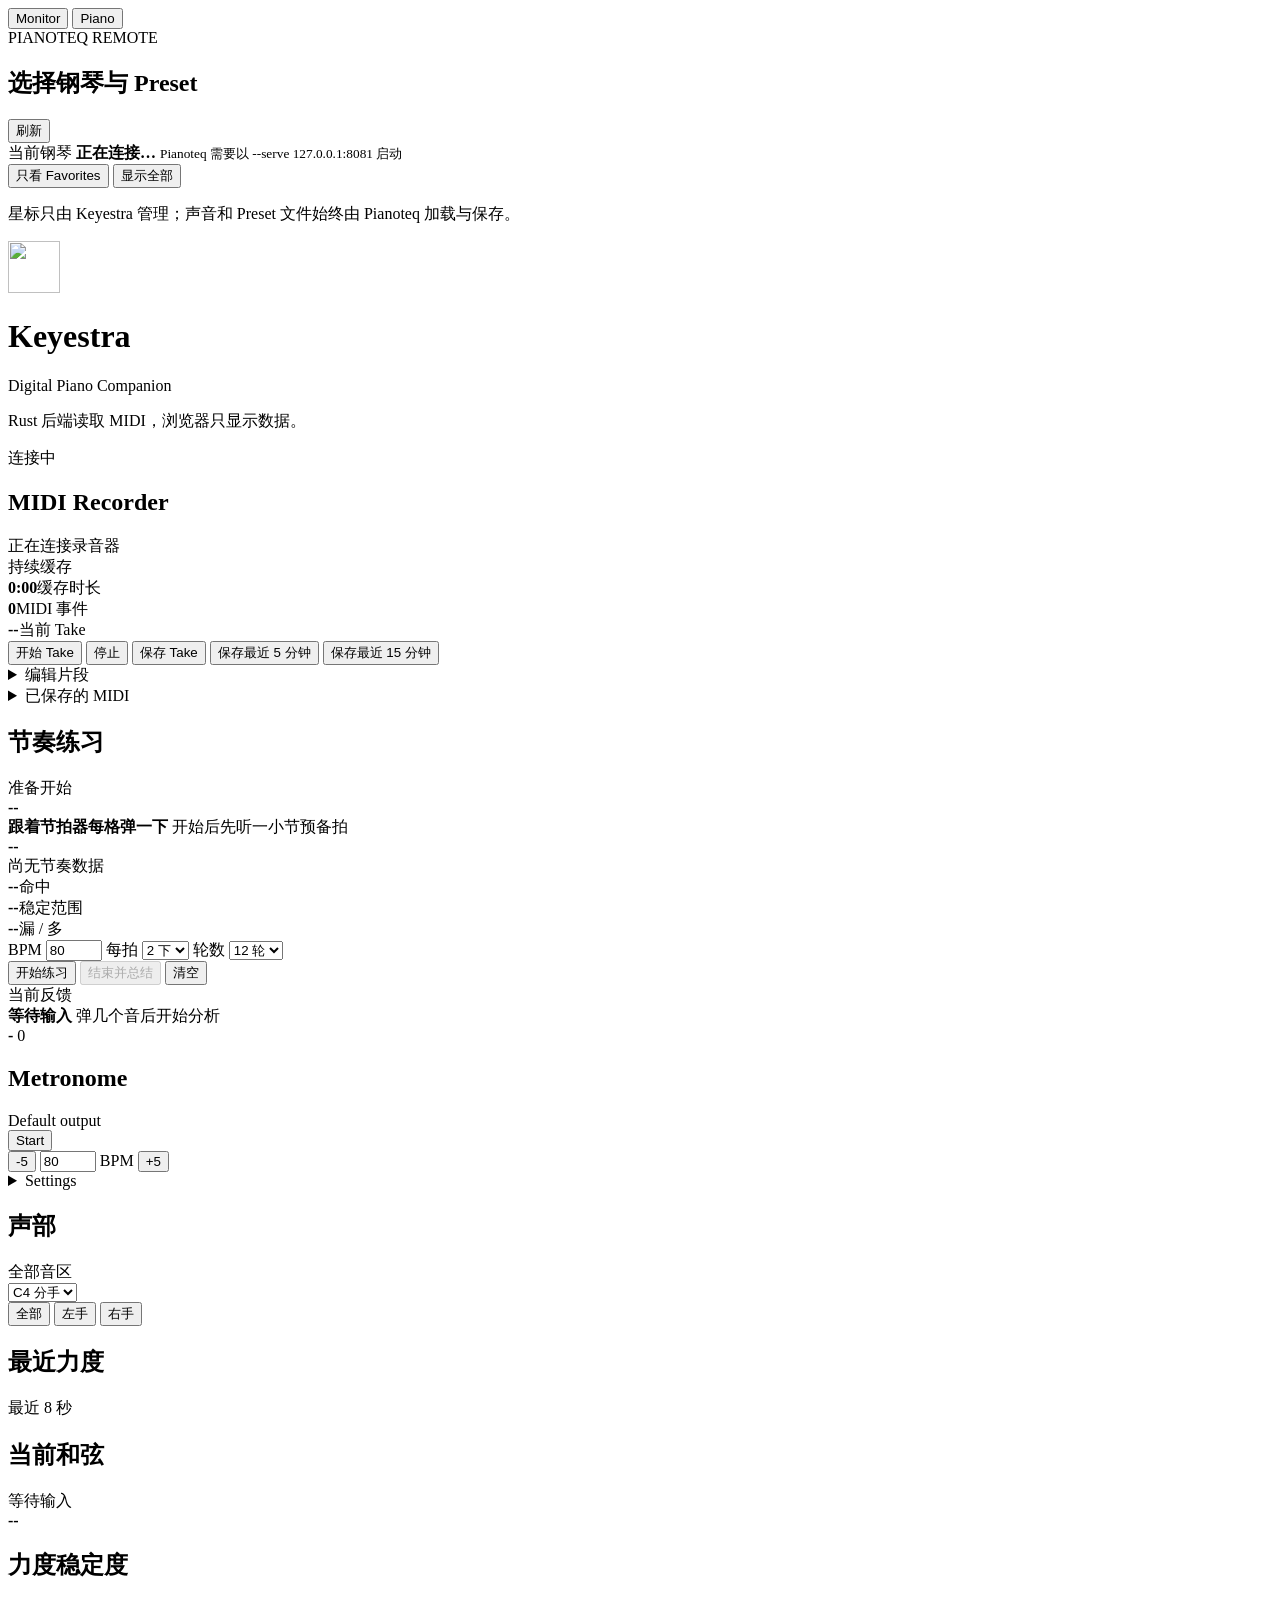
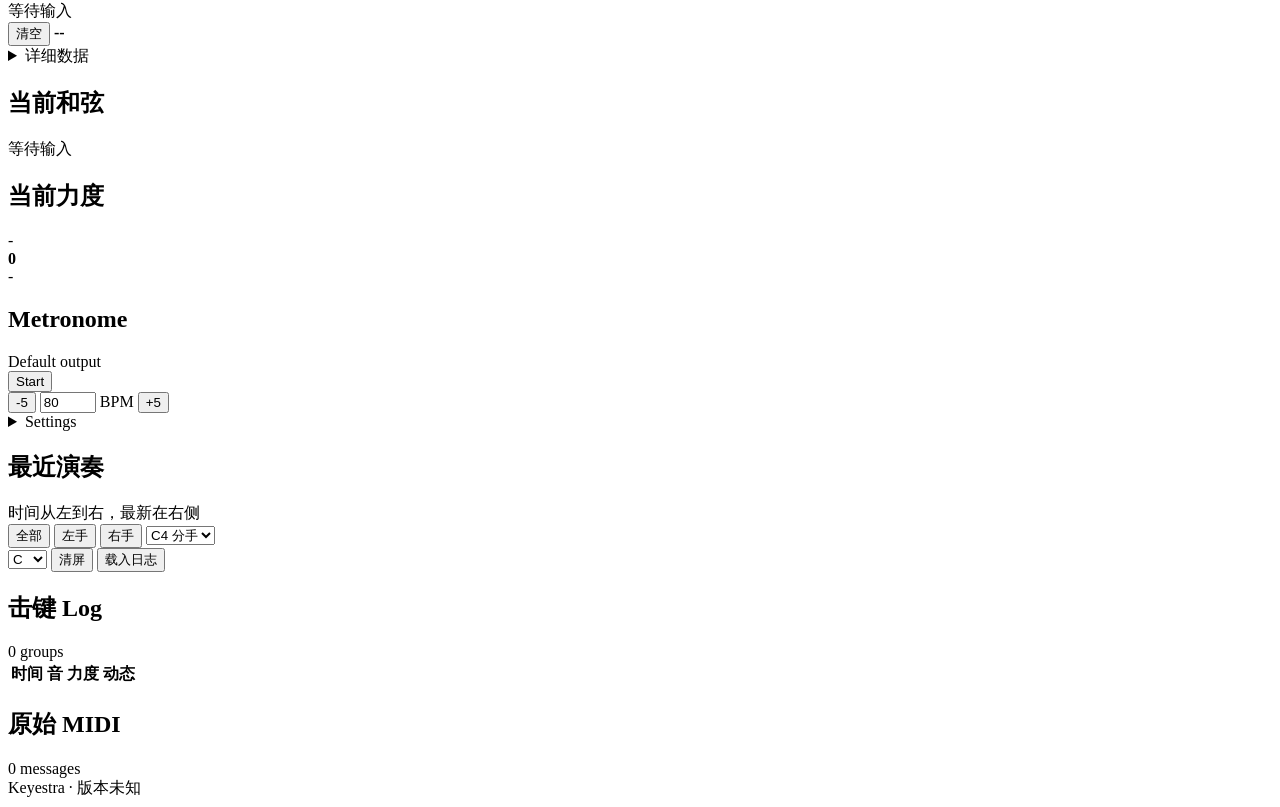
==== src/monitor_web/index.html @ f0a00b8b "Group Pianoteq instruments by collection" ====
<!doctype html>
<html lang="zh-CN">
<head>
  <meta charset="utf-8">
  <meta name="viewport" content="width=device-width, initial-scale=1">
  <title>Keyestra — Digital Piano Companion</title>
  <link rel="icon" href="/assets/keyestra-tray.svg" type="image/svg+xml">
  <link rel="stylesheet" href="/assets/monitor.css">
</head>
<body>
  <main>
    <nav class="app-tabs" aria-label="Keyestra 界面">
      <button type="button" class="active" data-app-tab="monitor">Monitor</button>
      <button type="button" data-app-tab="piano">Piano</button>
    </nav>
    <section class="pianoteq-view" aria-label="Piano Remote">
      <section class="panel pianoteq-panel">
        <div class="pianoteq-heading">
          <div>
            <div class="pianoteq-eyebrow">PIANOTEQ REMOTE</div>
            <h2>选择钢琴与 Preset</h2>
          </div>
          <button type="button" class="pianoteq-refresh" id="pianoteqRefresh">刷新</button>
        </div>
        <div class="pianoteq-current">
          <span id="pianoteqCurrentInstrument">当前钢琴</span>
          <strong id="pianoteqCurrent">正在连接…</strong>
          <small id="pianoteqStatus">Pianoteq 需要以 --serve 127.0.0.1:8081 启动</small>
        </div>
        <div class="pianoteq-view-mode" role="group" aria-label="Preset 显示范围">
          <button type="button" class="active" data-pianoteq-view="favorites">只看 Favorites</button>
          <button type="button" data-pianoteq-view="all">显示全部</button>
        </div>
        <section class="pianoteq-sound" id="pianoteqSound" hidden>
          <div class="pianoteq-section-head">
            <div><h3>常用声音</h3><span>换完 preset 后快速微调</span></div>
            <button type="button" class="pianoteq-reverb-toggle" id="pianoteqReverbToggle">Reverb</button>
          </div>
          <div class="pianoteq-control-grid">
            <div class="pianoteq-control" data-pianoteq-control="volume">
              <span>音量</span>
              <div><button type="button" data-volume-step="-1" aria-label="音量降低 1 dB">−</button><strong>--</strong><button type="button" data-volume-step="1" aria-label="音量提高 1 dB">＋</button></div>
            </div>
            <div class="pianoteq-control" data-pianoteq-control="dynamics">
              <span>Dynamics</span>
              <div><button type="button" data-control-step="-0.04">−</button><strong>--</strong><button type="button" data-control-step="0.04">＋</button></div>
            </div>
            <div class="pianoteq-control pianoteq-reverb-quick">
              <span>Favorite Reverb</span>
              <div><button type="button" id="pianoteqReverbPrevious" aria-label="上一个 Favorite Reverb">‹</button><strong id="pianoteqReverbQuickName">--</strong><button type="button" id="pianoteqReverbNext" aria-label="下一个 Favorite Reverb">›</button></div>
            </div>
          </div>
        </section>
        <details class="pianoteq-save" id="pianoteqSave" hidden>
          <summary>保存当前声音到 Pianoteq</summary>
          <div class="pianoteq-save-body">
            <button type="button" id="pianoteqSaveCurrent">保存对当前 Preset 的修改</button>
            <form id="pianoteqSaveAsForm">
              <input id="pianoteqSaveAsName" type="text" maxlength="160" placeholder="新的 Preset 名称" autocomplete="off" required>
              <button type="submit">另存为并加入 Favorites</button>
            </form>
            <small id="pianoteqSaveHint">Preset 内容由 Pianoteq 保存；Keyestra 只保存 Favorite 星标。</small>
          </div>
        </details>
        <details class="pianoteq-favorites" id="pianoteqFavorites" open hidden>
          <summary><span>Full Preset Favorites</span><small id="pianoteqFavoriteCount">0</small></summary>
          <div id="pianoteqFavoriteButtons"></div>
        </details>
        <section class="pianoteq-reverbs" id="pianoteqReverbs" hidden>
          <div class="pianoteq-section-head">
            <div><h3>Reverb Preset</h3><span id="pianoteqCurrentReverb">当前：--</span></div>
          </div>
          <div class="pianoteq-reverb-favorites" id="pianoteqReverbFavoriteButtons" hidden></div>
          <details class="pianoteq-reverb-all" id="pianoteqReverbAll" open>
            <summary>选择或管理常用 Reverb</summary>
            <div class="pianoteq-reverb-list" id="pianoteqReverbList"></div>
          </details>
        </section>
        <div id="pianoteqAllPresets" hidden>
          <section class="pianoteq-instruments">
            <div class="pianoteq-section-head">
              <div><h3>选择钢琴</h3><span id="pianoteqInstrumentSummary">先选一台琴</span></div>
              <button type="button" id="pianoteqShowAll" hidden>查看全部</button>
            </div>
            <input class="pianoteq-instrument-search" id="pianoteqInstrumentSearch" type="search" placeholder="查找钢琴，例如 SK-EX、Bösendorfer" autocomplete="off" hidden>
            <div class="pianoteq-instrument-list" id="pianoteqInstrumentList"></div>
          </section>
          <label class="pianoteq-search">
            <span id="pianoteqPresetHeading">这台琴的 Preset</span>
            <input id="pianoteqSearch" type="search" placeholder="筛选，例如 Recording、Warm、Player" autocomplete="off">
          </label>
          <div class="pianoteq-list" id="pianoteqList">
            <div class="pianoteq-empty">等待 Pianoteq preset 列表</div>
          </div>
        </div>
        <p class="pianoteq-help">星标只由 Keyestra 管理；声音和 Preset 文件始终由 Pianoteq 加载与保存。</p>
      </section>
    </section>
    <header>
      <div class="brand">
        <div class="brand-lockup">
          <img class="brand-icon" src="/assets/keyestra-app.svg" alt="" width="52" height="52">
          <div>
            <h1>Keyestra</h1>
            <p class="tagline">Digital Piano Companion</p>
          </div>
        </div>
        <p class="subtitle">Rust 后端读取 MIDI，浏览器只显示数据。</p>
      </div>
      <div class="status" id="status">连接中</div>
    </header>
    <section class="panel recorder-panel" aria-label="MIDI Recorder">
      <div class="heading recorder-heading">
        <div>
          <h2>MIDI Recorder</h2>
          <div class="summary" id="recorderSummary">正在连接录音器</div>
        </div>
        <div class="recorder-live"><span></span>持续缓存</div>
      </div>
      <div class="recorder-layout">
        <div class="recorder-stats">
          <div><strong id="recorderDuration">0:00</strong><span>缓存时长</span></div>
          <div><strong id="recorderEvents">0</strong><span>MIDI 事件</span></div>
          <div><strong id="recorderTakeDuration">--</strong><span>当前 Take</span></div>
        </div>
        <div class="recorder-actions">
          <button type="button" data-recorder-action="start">开始 Take</button>
          <button type="button" data-recorder-action="stop">停止</button>
          <button type="button" data-recorder-action="save-take">保存 Take</button>
          <button type="button" data-recorder-action="save-recent" data-seconds="300">保存最近 5 分钟</button>
          <button type="button" data-recorder-action="save-recent" data-seconds="900">保存最近 15 分钟</button>
        </div>
      </div>
      <div class="recorder-message" id="recorderMessage"></div>
      <details class="clip-editor" id="clipEditor">
        <summary>编辑片段</summary>
        <div class="clip-editor-body">
          <div class="clip-toolbar">
            <div class="clip-presets" aria-label="时间轴范围">
              <button type="button" data-clip-view="30000000">30 秒</button>
              <button type="button" data-clip-view="120000000">2 分钟</button>
              <button type="button" data-clip-view="300000000">5 分钟</button>
              <button type="button" data-clip-view="all">全部</button>
            </div>
            <select id="clipOutput" aria-label="试听 MIDI 输出">
              <option value="Keyestra MIDI">Keyestra MIDI</option>
            </select>
          </div>
          <div class="clip-navigation" role="group" aria-label="时间轴导航">
            <button type="button" data-clip-navigation="zoom-out" aria-label="缩小时间轴">−</button>
            <button type="button" data-clip-navigation="zoom-in" aria-label="放大时间轴">＋</button>
            <button type="button" data-clip-navigation="fit-selection">适合选区</button>
            <button type="button" data-clip-navigation="latest">回到最新</button>
          </div>
          <div class="clip-overview" id="clipOverview" aria-label="完整 MIDI 缓存概览">
            <div class="clip-overview-bins" id="clipOverviewBins"></div>
            <div class="clip-overview-selection" id="clipOverviewSelection"></div>
            <div class="clip-overview-viewport" id="clipOverviewViewport">
              <button type="button" class="clip-overview-handle clip-overview-handle-start"
                id="clipOverviewStartHandle" aria-label="调整可见范围开始"></button>
              <span class="clip-overview-grip" aria-hidden="true"></span>
              <button type="button" class="clip-overview-handle clip-overview-handle-end"
                id="clipOverviewEndHandle" aria-label="调整可见范围结束"></button>
            </div>
          </div>
          <div class="clip-view-readout">
            <span id="clipViewStart">--</span>
            <strong id="clipFollowStatus">全部缓存</strong>
            <span id="clipViewEnd">--</span>
          </div>
          <div class="clip-rail" id="clipRail" tabindex="0"
            aria-label="MIDI 活动详细时间轴。拖动空白处平移，双指捏合缩放。">
            <div class="clip-bins" id="clipBins"></div>
            <div class="clip-outside clip-outside-start" id="clipOutsideStart"></div>
            <div class="clip-outside clip-outside-end" id="clipOutsideEnd"></div>
            <div class="clip-selection" id="clipSelection" aria-label="拖动所选片段"></div>
            <div class="clip-boundary clip-boundary-start" id="clipStartBoundary" aria-hidden="true"></div>
            <div class="clip-boundary clip-boundary-end" id="clipEndBoundary" aria-hidden="true"></div>
            <div class="clip-playhead" id="clipPlayhead"></div>
            <button type="button" class="clip-handle clip-handle-start" id="clipStartHandle"
              role="slider" aria-label="片段开始"></button>
            <button type="button" class="clip-handle clip-handle-end" id="clipEndHandle"
              role="slider" aria-label="片段结束"></button>
          </div>
          <div class="clip-times">
            <div><span>开始</span><strong id="clipStartTime">--</strong></div>
            <div><span>结束</span><strong id="clipEndTime">--</strong></div>
            <div><span>时长</span><strong id="clipDuration">--</strong></div>
            <div><span>Note On</span><strong id="clipNoteCount">--</strong></div>
            <div><span>事件</span><strong id="clipEventCount">--</strong></div>
          </div>
          <div class="clip-adjust">
            <div class="clip-focus" role="group" aria-label="调整边界">
              <button type="button" data-clip-focus="start">调整开始</button>
              <button type="button" data-clip-focus="end">调整结束</button>
            </div>
            <div class="clip-nudges" role="group" aria-label="微调所选边界">
              <button type="button" data-clip-nudge="-1000000">−1s</button>
              <button type="button" data-clip-nudge="-100000">−100ms</button>
              <button type="button" data-clip-nudge="100000">+100ms</button>
              <button type="button" data-clip-nudge="1000000">+1s</button>
            </div>
          </div>
          <div class="clip-actions">
            <button type="button" id="clipPlay">试听</button>
            <button type="button" id="clipStop">停止</button>
            <button type="button" id="clipSave">保存此片段</button>
          </div>
          <div class="clip-status" id="clipStatus">打开编辑器后会载入滚动缓存。</div>
        </div>
      </details>
      <details class="recorder-files">
        <summary>已保存的 MIDI</summary>
        <div id="recorderFileList" class="recorder-file-list"><span>还没有保存文件</span></div>
      </details>
    </section>
    <section class="mobile-practice" aria-label="移动端练琴反馈">
      <section class="mobile-panel rhythm-practice-panel" aria-label="节奏练习">
        <div class="mobile-panel-head">
          <div>
            <h2>节奏练习</h2>
            <span id="practiceStatus">准备开始</span>
          </div>
          <strong id="practiceRound">--</strong>
        </div>
        <div class="rhythm-feedback">
          <div>
            <strong id="practiceFeedback">跟着节拍器每格弹一下</strong>
            <span id="practiceFeedbackDetail">开始后先听一小节预备拍</span>
          </div>
          <b id="practiceBias">--</b>
        </div>
        <div class="rhythm-lane" id="practiceLane" aria-label="最近节奏落点">
          <div class="mobile-empty">尚无节奏数据</div>
        </div>
        <div class="rhythm-stats">
          <div><strong id="practiceHitRate">--</strong><span>命中</span></div>
          <div><strong id="practiceSpread">--</strong><span>稳定范围</span></div>
          <div><strong id="practiceMissed">--</strong><span>漏 / 多</span></div>
        </div>
        <div class="rhythm-progress"><span id="practiceProgress"></span></div>
        <div class="rhythm-rounds" id="practiceRounds" aria-label="每轮命中率"></div>
        <div class="rhythm-settings">
          <label>BPM
            <input id="practiceBpm" type="number" min="30" max="240" step="1" value="80">
          </label>
          <label>每拍
            <select id="practiceSubdivision">
              <option value="2" selected>2 下</option>
              <option value="3">3 下</option>
              <option value="4">4 下</option>
            </select>
          </label>
          <label>轮数
            <select id="practiceTargetRounds">
              <option value="4">4 轮</option>
              <option value="8">8 轮</option>
              <option value="12" selected>12 轮</option>
              <option value="16">16 轮</option>
            </select>
          </label>
        </div>
        <div class="rhythm-actions">
          <button type="button" id="practicePrimary">开始练习</button>
          <button type="button" id="practiceFinish" disabled>结束并总结</button>
          <button type="button" id="practiceReset">清空</button>
        </div>
        <div class="rhythm-message" id="practiceMessage"></div>
      </section>
      <section class="mobile-hero">
        <div>
          <div class="mobile-label">当前反馈</div>
          <strong id="mobileFeedback">等待输入</strong>
          <span id="mobileFeedbackDetail">弹几个音后开始分析</span>
        </div>
        <div class="mobile-dynamic">
          <b id="mobileDynamic">-</b>
          <span id="mobileVelocity">0</span>
        </div>
      </section>
      <section class="mobile-panel metronome-panel" aria-label="Metronome">
        <div class="mobile-panel-head">
          <div>
            <h2>Metronome</h2>
            <span data-metronome-field="device">Default output</span>
          </div>
          <button type="button" class="metronome-toggle" data-metronome-toggle>Start</button>
        </div>
        <div class="metronome-main">
          <button type="button" class="metronome-step" data-metronome-bpm-step="-5">-5</button>
          <label class="metronome-bpm-wrap">
            <input class="metronome-bpm" type="number" min="30" max="240" step="1" value="80" aria-label="BPM">
            <span>BPM</span>
          </label>
          <button type="button" class="metronome-step" data-metronome-bpm-step="5">+5</button>
        </div>
        <div class="metronome-beats-display" aria-hidden="true"></div>
        <details class="metronome-settings">
          <summary>Settings</summary>
          <div class="metronome-controls">
            <select class="metronome-beats" aria-label="Time signature">
              <option value="2">2/4</option>
              <option value="3">3/4</option>
              <option value="4" selected>4/4</option>
              <option value="6">6/8</option>
            </select>
            <select class="metronome-subdivision" aria-label="Subdivision">
              <option value="1" selected>Quarter</option>
              <option value="2">Eighth</option>
              <option value="3">Triplet</option>
              <option value="4">Sixteenth</option>
            </select>
            <label class="metronome-volume-wrap">Vol <input class="metronome-volume" type="range" min="0" max="1" step="0.01" value="0.35"></label>
          </div>
          <select class="metronome-output" aria-label="Output device"></select>
          <div class="metronome-error" data-metronome-field="error"></div>
        </details>
      </section>
      <section class="mobile-panel mobile-filter" aria-label="声部过滤">
        <div class="mobile-panel-head">
          <div>
            <h2>声部</h2>
            <span id="mobileFilterSummary">全部音区</span>
          </div>
          <select class="split-select" aria-label="分割音">
            <option value="60">C4 分手</option>
            <option value="72">C5 分手</option>
          </select>
        </div>
        <div class="filter-buttons">
          <button type="button" class="filter-button" data-hand-filter="all">全部</button>
          <button type="button" class="filter-button" data-hand-filter="left">左手</button>
          <button type="button" class="filter-button" data-hand-filter="right">右手</button>
        </div>
      </section>
      <section class="mobile-panel">
        <div class="mobile-panel-head">
          <div>
            <h2>最近力度</h2>
            <span id="mobileTrendSummary">最近 8 秒</span>
          </div>
        </div>
        <div class="mobile-trend" id="mobileTrend"></div>
      </section>
      <section class="mobile-panel">
        <div class="mobile-panel-head">
          <div>
            <h2>当前和弦</h2>
            <span id="mobileChordSummary">等待输入</span>
          </div>
          <strong id="mobileChordScore">--</strong>
        </div>
        <div class="mobile-chord" id="mobileChord"></div>
      </section>
      <section class="mobile-panel mobile-stability">
        <div class="mobile-panel-head">
          <div>
            <h2>力度稳定度</h2>
            <span id="mobileStabilitySummary">等待输入</span>
          </div>
          <button type="button" class="mobile-clear" id="mobileClearStability">清空</button>
          <strong id="mobileStabilityScore">--</strong>
        </div>
        <div class="mobile-score-bar"><span id="mobileStabilityBar"></span></div>
      </section>
      <details class="mobile-details">
        <summary>详细数据</summary>
        <div class="mobile-detail-grid">
          <span id="mobileDetailHistory">0 groups</span>
          <span id="mobileDetailRaw">0 messages</span>
        </div>
      </details>
    </section>
    <section class="grid">
      <section class="panel">
        <div class="heading"><h2>当前和弦</h2><div class="summary" id="chordSummary">等待输入</div></div>
        <div class="keyboard" id="keyboard"></div>
        <div class="cards" id="cards"></div>
      </section>
      <section class="panel meter">
        <div class="heading"><h2>当前力度</h2><div class="summary" id="lastName">-</div></div>
        <strong id="lastVelocity">0</strong>
        <div class="bigbar"><div class="fill" id="lastBar" style="width:0%"></div></div>
        <div class="dynamic" id="lastMark">-</div>
      </section>
    </section>
    <section class="panel metronome-panel desktop-metronome" aria-label="Metronome">
      <div class="heading">
        <div><h2>Metronome</h2><div class="summary" data-metronome-field="device">Default output</div></div>
        <button type="button" class="metronome-toggle" data-metronome-toggle>Start</button>
      </div>
      <div class="desktop-metronome-grid">
        <div class="metronome-main">
          <button type="button" class="metronome-step" data-metronome-bpm-step="-5">-5</button>
          <label class="metronome-bpm-wrap">
            <input class="metronome-bpm" type="number" min="30" max="240" step="1" value="80" aria-label="BPM">
            <span>BPM</span>
          </label>
          <button type="button" class="metronome-step" data-metronome-bpm-step="5">+5</button>
        </div>
        <div class="metronome-beats-display" aria-hidden="true"></div>
        <details class="metronome-settings">
          <summary>Settings</summary>
          <div class="metronome-controls">
            <select class="metronome-beats" aria-label="Time signature">
              <option value="2">2/4</option>
              <option value="3">3/4</option>
              <option value="4" selected>4/4</option>
              <option value="6">6/8</option>
            </select>
            <select class="metronome-subdivision" aria-label="Subdivision">
              <option value="1" selected>Quarter</option>
              <option value="2">Eighth</option>
              <option value="3">Triplet</option>
              <option value="4">Sixteenth</option>
            </select>
            <label class="metronome-volume-wrap">Vol <input class="metronome-volume" type="range" min="0" max="1" step="0.01" value="0.35"></label>
          </div>
          <select class="metronome-output" aria-label="Output device"></select>
        </details>
      </div>
      <div class="metronome-error" data-metronome-field="error"></div>
    </section>
    <section class="panel timeline">
      <div class="heading">
        <div><h2>最近演奏</h2><div class="summary" id="timelineSummary">时间从左到右，最新在右侧</div></div>
        <div class="tools">
          <div class="filter-tools" aria-label="声部过滤">
            <button type="button" class="filter-button" data-hand-filter="all">全部</button>
            <button type="button" class="filter-button" data-hand-filter="left">左手</button>
            <button type="button" class="filter-button" data-hand-filter="right">右手</button>
            <select class="split-select" aria-label="分割音">
              <option value="60">C4 分手</option>
              <option value="72">C5 分手</option>
            </select>
          </div>
          <select id="keySelect" aria-label="key">
            <option value="C">C</option><option value="G">G</option><option value="D">D</option><option value="A">A</option><option value="E">E</option><option value="F">F</option><option value="Bb">Bb</option><option value="Eb">Eb</option>
          </select>
          <button type="button" class="ghost" id="clearView">清屏</button>
          <button type="button" class="ghost" id="seedLog">载入日志</button>
        </div>
      </div>
      <div class="plot" id="timeline"></div>
    </section>
    <section class="lower">
      <section class="panel">
        <div class="heading"><h2>击键 Log</h2><div class="summary" id="historySummary">0 groups</div></div>
        <div class="table-wrap"><table><thead><tr><th>时间</th><th>音</th><th>力度</th><th>动态</th></tr></thead><tbody id="history"></tbody></table></div>
      </section>
      <section class="panel">
        <div class="heading"><h2>原始 MIDI</h2><div class="summary" id="rawSummary">0 messages</div></div>
        <div class="raw" id="raw"></div>
      </section>
    </section>
    <footer class="build-version" id="buildVersion">Keyestra · 版本未知</footer>
  </main>
  <script src="/assets/monitor.js"></script>
</body>
</html>
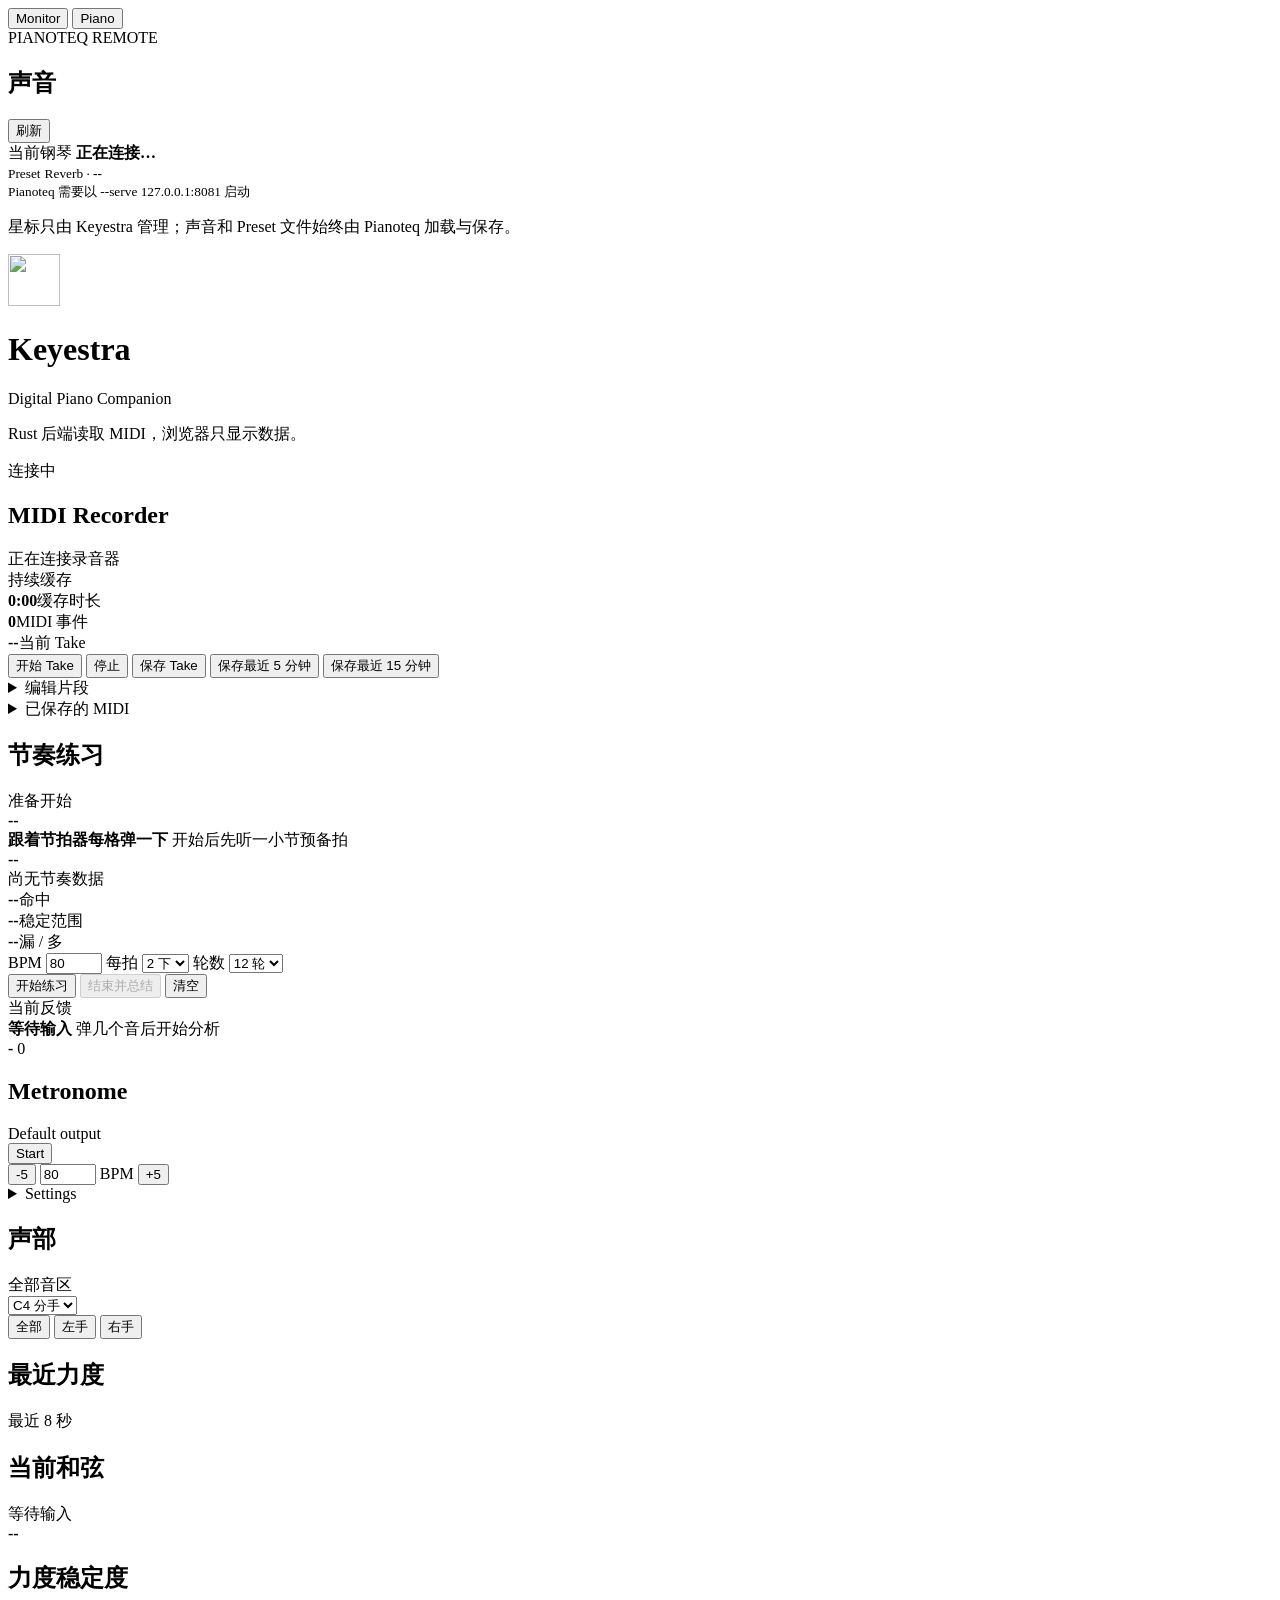
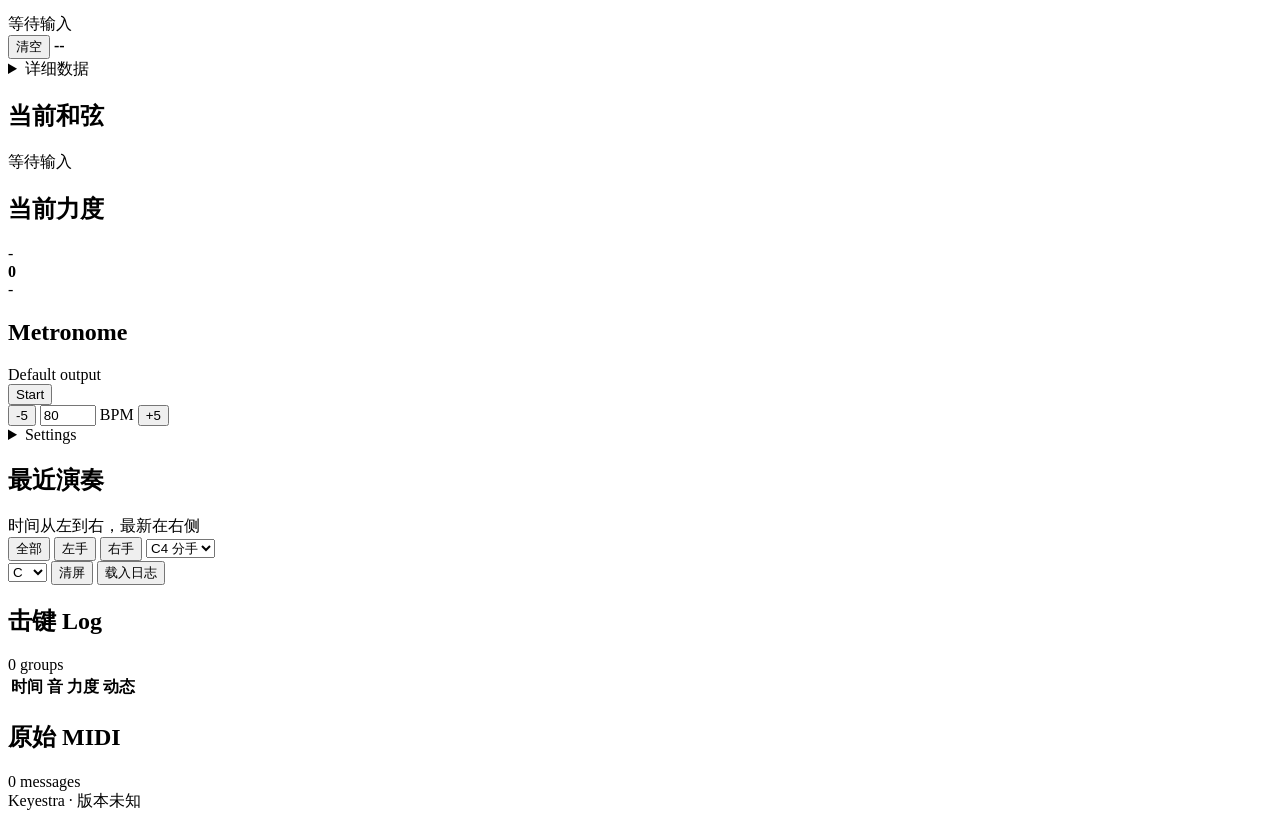
==== commit 6aaeebca: "Improve piano remote and Clavinova setup" ====
--- a/src/monitor_web/index.html
+++ b/src/monitor_web/index.html
@@ -4,11 +4,18 @@
   <meta charset="utf-8">
   <meta name="viewport" content="width=device-width, initial-scale=1">
   <title>Keyestra — Digital Piano Companion</title>
-  <link rel="icon" href="/assets/keyestra-tray.svg" type="image/svg+xml">
-  <link rel="stylesheet" href="/assets/monitor.css">
+  <link rel="icon" href="/assets/keyestra-tray.svg?v=__KEYESTRA_BUILD_ID__" type="image/svg+xml">
+  <link rel="stylesheet" href="/assets/monitor.css?v=__KEYESTRA_BUILD_ID__">
 </head>
-<body>
+<body data-keyestra-build="__KEYESTRA_BUILD_ID__">
   <main>
+    <div class="update-banner" id="updateBanner" hidden>
+      <span>
+        <strong>Keyestra 更新可用</strong>
+        <small id="updateBuild">重新载入以使用新版本</small>
+      </span>
+      <button type="button" id="updateReload">重新载入</button>
+    </div>
     <nav class="app-tabs" aria-label="Keyestra 界面">
       <button type="button" class="active" data-app-tab="monitor">Monitor</button>
       <button type="button" data-app-tab="piano">Piano</button>
@@ -18,24 +25,28 @@
         <div class="pianoteq-heading">
           <div>
             <div class="pianoteq-eyebrow">PIANOTEQ REMOTE</div>
-            <h2>选择钢琴与 Preset</h2>
+            <h2>声音</h2>
           </div>
           <button type="button" class="pianoteq-refresh" id="pianoteqRefresh">刷新</button>
         </div>
         <div class="pianoteq-current">
           <span id="pianoteqCurrentInstrument">当前钢琴</span>
           <strong id="pianoteqCurrent">正在连接…</strong>
+          <div class="pianoteq-current-meta">
+            <small class="pianoteq-current-bank" id="pianoteqCurrentBank">Preset</small>
+            <small>Reverb · <b id="pianoteqCurrentReverbName">--</b></small>
+          </div>
           <small id="pianoteqStatus">Pianoteq 需要以 --serve 127.0.0.1:8081 启动</small>
         </div>
-        <div class="pianoteq-view-mode" role="group" aria-label="Preset 显示范围">
-          <button type="button" class="active" data-pianoteq-view="favorites">只看 Favorites</button>
-          <button type="button" data-pianoteq-view="all">显示全部</button>
-        </div>
-        <section class="pianoteq-sound" id="pianoteqSound" hidden>
-          <div class="pianoteq-section-head">
-            <div><h3>常用声音</h3><span>换完 preset 后快速微调</span></div>
-            <button type="button" class="pianoteq-reverb-toggle" id="pianoteqReverbToggle">Reverb</button>
-          </div>
+        <details class="pianoteq-favorites" id="pianoteqFavorites" open hidden>
+          <summary><span>常用声音</span><small id="pianoteqFavoriteCount">0</small></summary>
+          <div id="pianoteqFavoriteButtons"></div>
+        </details>
+        <details class="pianoteq-sound" id="pianoteqSound" open hidden>
+          <summary>
+            <span><strong>快速微调</strong><small>音量、Dynamics 与常用 Reverb</small></span>
+          </summary>
+          <div class="pianoteq-sound-toggle"><span>空间效果</span><button type="button" class="pianoteq-reverb-toggle" id="pianoteqReverbToggle">Reverb</button></div>
           <div class="pianoteq-control-grid">
             <div class="pianoteq-control" data-pianoteq-control="volume">
               <span>音量</span>
@@ -46,11 +57,12 @@
               <div><button type="button" data-control-step="-0.04">−</button><strong>--</strong><button type="button" data-control-step="0.04">＋</button></div>
             </div>
             <div class="pianoteq-control pianoteq-reverb-quick">
-              <span>Favorite Reverb</span>
+              <span>Reverb</span>
               <div><button type="button" id="pianoteqReverbPrevious" aria-label="上一个 Favorite Reverb">‹</button><strong id="pianoteqReverbQuickName">--</strong><button type="button" id="pianoteqReverbNext" aria-label="下一个 Favorite Reverb">›</button></div>
-            </div>
-          </div>
-        </section>
+              <small id="pianoteqReverbQuickHint">左右切换常用 Reverb</small>
+            </div>
+          </div>
+        </details>
         <details class="pianoteq-save" id="pianoteqSave" hidden>
           <summary>保存当前声音到 Pianoteq</summary>
           <div class="pianoteq-save-body">
@@ -62,37 +74,34 @@
             <small id="pianoteqSaveHint">Preset 内容由 Pianoteq 保存；Keyestra 只保存 Favorite 星标。</small>
           </div>
         </details>
-        <details class="pianoteq-favorites" id="pianoteqFavorites" open hidden>
-          <summary><span>Full Preset Favorites</span><small id="pianoteqFavoriteCount">0</small></summary>
-          <div id="pianoteqFavoriteButtons"></div>
-        </details>
-        <section class="pianoteq-reverbs" id="pianoteqReverbs" hidden>
-          <div class="pianoteq-section-head">
-            <div><h3>Reverb Preset</h3><span id="pianoteqCurrentReverb">当前：--</span></div>
-          </div>
+        <details class="pianoteq-reverbs" id="pianoteqReverbs" hidden>
+          <summary><span><strong>管理 Reverb Presets</strong><small id="pianoteqReverbManagerCurrent">当前：--</small></span></summary>
           <div class="pianoteq-reverb-favorites" id="pianoteqReverbFavoriteButtons" hidden></div>
-          <details class="pianoteq-reverb-all" id="pianoteqReverbAll" open>
-            <summary>选择或管理常用 Reverb</summary>
-            <div class="pianoteq-reverb-list" id="pianoteqReverbList"></div>
-          </details>
-        </section>
-        <div id="pianoteqAllPresets" hidden>
+          <div class="pianoteq-reverb-list" id="pianoteqReverbList"></div>
+        </details>
+        <details class="pianoteq-explore" id="pianoteqExplore" hidden>
+          <summary>
+            <span><strong>探索乐器</strong><small id="pianoteqInstrumentSummary">查看已拥有、免费与历史乐器</small></span>
+          </summary>
           <section class="pianoteq-instruments">
             <div class="pianoteq-section-head">
-              <div><h3>选择钢琴</h3><span id="pianoteqInstrumentSummary">先选一台琴</span></div>
+              <div><h3>选择一台琴</h3><span>点选后再查看这台琴的 Presets</span></div>
               <button type="button" id="pianoteqShowAll" hidden>查看全部</button>
             </div>
             <input class="pianoteq-instrument-search" id="pianoteqInstrumentSearch" type="search" placeholder="查找钢琴，例如 SK-EX、Bösendorfer" autocomplete="off" hidden>
+            <details class="pianoteq-presets" id="pianoteqPresets">
+              <summary><span><strong id="pianoteqPresetHeading">选择一台琴</strong><small id="pianoteqPresetSummary">Preset 默认收起</small></span></summary>
+              <label class="pianoteq-search">
+                <span>筛选这台琴的 Preset</span>
+                <input id="pianoteqSearch" type="search" placeholder="例如 Recording、Warm、Player" autocomplete="off">
+              </label>
+              <div class="pianoteq-list" id="pianoteqList">
+                <div class="pianoteq-empty">选择一台琴后查看 Preset</div>
+              </div>
+            </details>
             <div class="pianoteq-instrument-list" id="pianoteqInstrumentList"></div>
           </section>
-          <label class="pianoteq-search">
-            <span id="pianoteqPresetHeading">这台琴的 Preset</span>
-            <input id="pianoteqSearch" type="search" placeholder="筛选，例如 Recording、Warm、Player" autocomplete="off">
-          </label>
-          <div class="pianoteq-list" id="pianoteqList">
-            <div class="pianoteq-empty">等待 Pianoteq preset 列表</div>
-          </div>
-        </div>
+        </details>
         <p class="pianoteq-help">星标只由 Keyestra 管理；声音和 Preset 文件始终由 Pianoteq 加载与保存。</p>
       </section>
     </section>
@@ -455,6 +464,6 @@
     </section>
     <footer class="build-version" id="buildVersion">Keyestra · 版本未知</footer>
   </main>
-  <script src="/assets/monitor.js"></script>
+  <script src="/assets/monitor.js?v=__KEYESTRA_BUILD_ID__"></script>
 </body>
 </html>
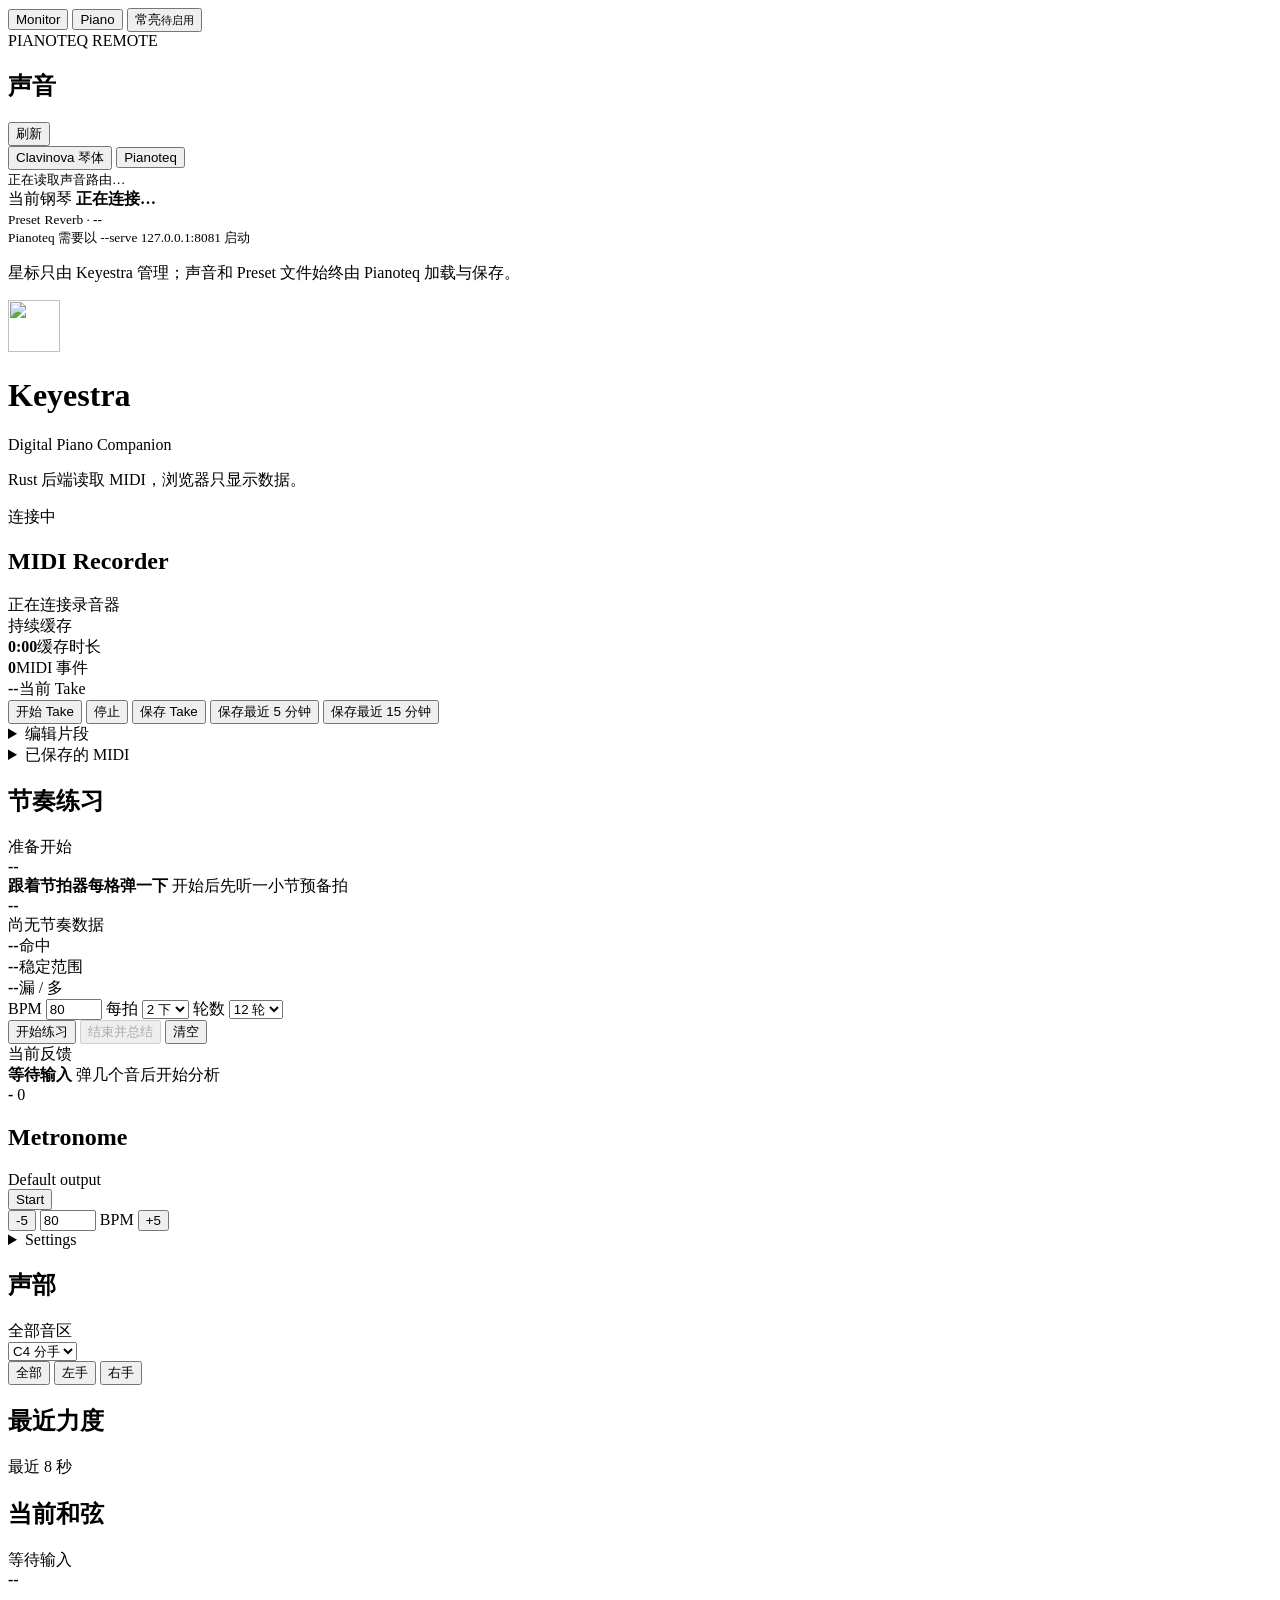
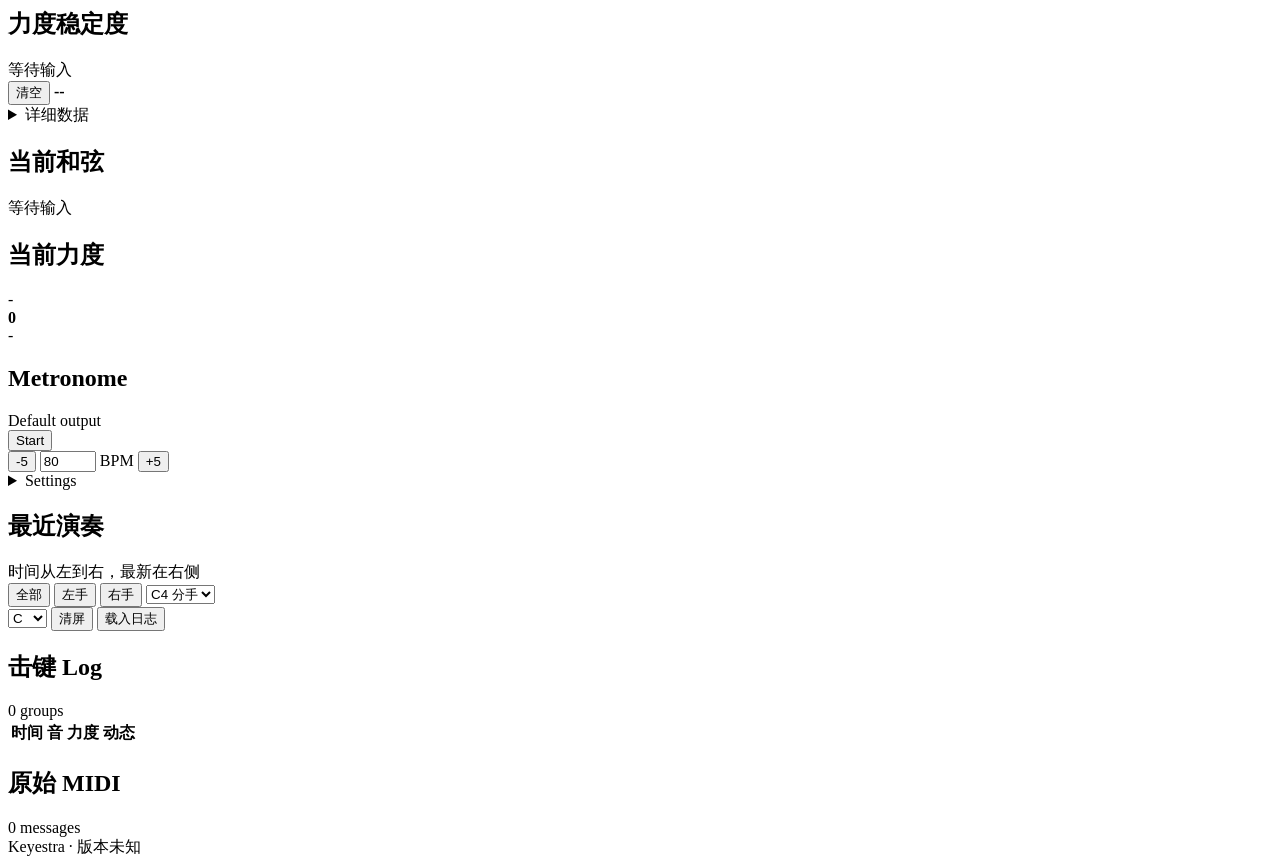
==== commit 6640e980: "Add Clavinova sound switching and phone controls" ====
--- a/src/monitor_web/index.html
+++ b/src/monitor_web/index.html
@@ -19,6 +19,7 @@
     <nav class="app-tabs" aria-label="Keyestra 界面">
       <button type="button" class="active" data-app-tab="monitor">Monitor</button>
       <button type="button" data-app-tab="piano">Piano</button>
+      <button type="button" class="wake-lock-toggle" id="wakeLockToggle" aria-pressed="false"><span id="wakeLockLabel">常亮</span><small id="wakeLockStatus">待启用</small></button>
     </nav>
     <section class="pianoteq-view" aria-label="Piano Remote">
       <section class="panel pianoteq-panel">
@@ -29,6 +30,13 @@
           </div>
           <button type="button" class="pianoteq-refresh" id="pianoteqRefresh">刷新</button>
         </div>
+        <section class="sound-source-switch" aria-label="钢琴声音来源">
+          <div role="group" aria-label="声音来源">
+            <button type="button" data-sound-mode="local">Clavinova 琴体</button>
+            <button type="button" data-sound-mode="pianoteq">Pianoteq</button>
+          </div>
+          <small id="soundModeStatus">正在读取声音路由…</small>
+        </section>
         <div class="pianoteq-current">
           <span id="pianoteqCurrentInstrument">当前钢琴</span>
           <strong id="pianoteqCurrent">正在连接…</strong>
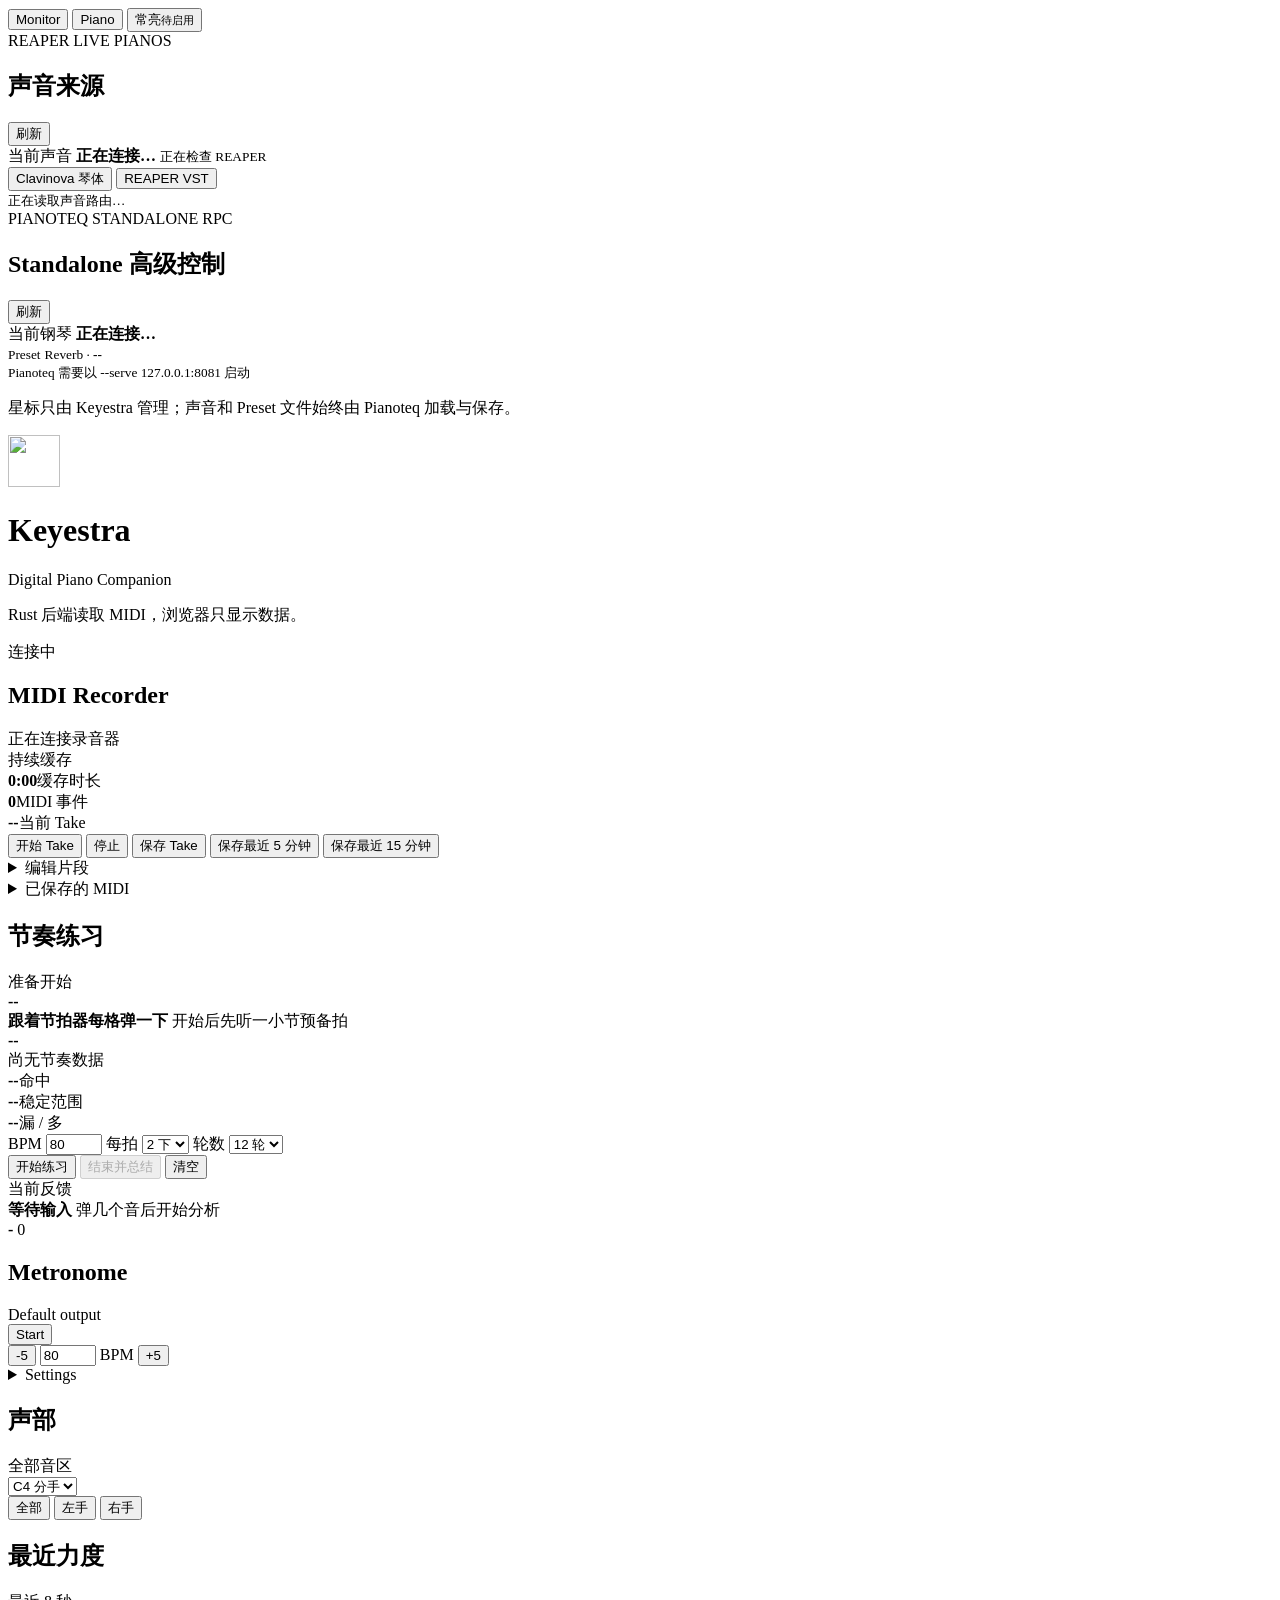
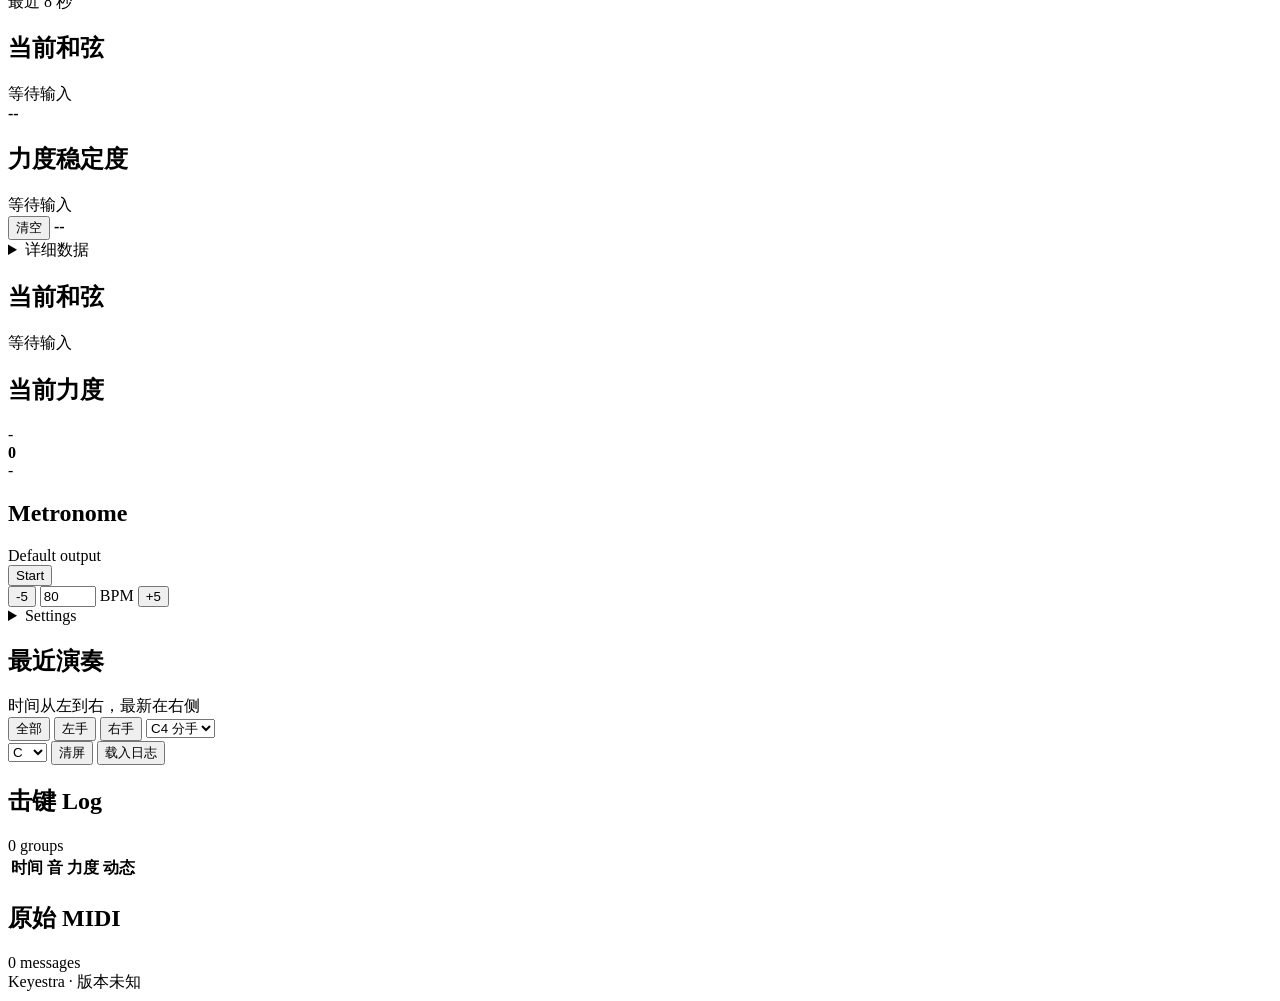
==== commit 9b7fdd98: "Add REAPER live piano controls" ====
--- a/src/monitor_web/index.html
+++ b/src/monitor_web/index.html
@@ -22,21 +22,60 @@
       <button type="button" class="wake-lock-toggle" id="wakeLockToggle" aria-pressed="false"><span id="wakeLockLabel">常亮</span><small id="wakeLockStatus">待启用</small></button>
     </nav>
     <section class="pianoteq-view" aria-label="Piano Remote">
-      <section class="panel pianoteq-panel">
+      <section class="panel reaper-live-panel" aria-label="REAPER Live Pianos">
         <div class="pianoteq-heading">
           <div>
-            <div class="pianoteq-eyebrow">PIANOTEQ REMOTE</div>
-            <h2>声音</h2>
-          </div>
-          <button type="button" class="pianoteq-refresh" id="pianoteqRefresh">刷新</button>
-        </div>
-        <section class="sound-source-switch" aria-label="钢琴声音来源">
-          <div role="group" aria-label="声音来源">
+            <div class="pianoteq-eyebrow">REAPER LIVE PIANOS</div>
+            <h2>声音来源</h2>
+          </div>
+          <button type="button" class="pianoteq-refresh" id="reaperRefresh">刷新</button>
+        </div>
+        <div class="reaper-current">
+          <span>当前声音</span>
+          <strong id="reaperCurrent">正在连接…</strong>
+          <small id="reaperStatus">正在检查 REAPER</small>
+        </div>
+        <section class="sound-source-switch live-sound-switch" aria-label="全局声音输出">
+          <div role="group" aria-label="全局声音输出">
             <button type="button" data-sound-mode="local">Clavinova 琴体</button>
-            <button type="button" data-sound-mode="pianoteq">Pianoteq</button>
+            <button type="button" data-sound-mode="vst">REAPER VST</button>
           </div>
           <small id="soundModeStatus">正在读取声音路由…</small>
         </section>
+        <div class="reaper-piano-grid" id="reaperPianoList"></div>
+        <details class="cfx-calibration" id="cfxCalibration" hidden>
+          <summary><span><strong>Garritan CFX 音量校准</strong><small id="cfxCalibrationSummary">尚未校准</small></span></summary>
+          <label>
+            <span>插件 Master Volume（CC7）</span>
+            <input id="cfxMasterVolume" type="range" min="0" max="127" step="1" value="64">
+            <output id="cfxMasterVolumeOutput">尚未校准</output>
+          </label>
+          <small id="cfxCalibrationStatus">移动后会保存 CFX 插件状态和 Live 工程；不会调整 Pianoteq。</small>
+        </details>
+        <section class="reaper-vst-remote" id="reaperVstRemote" hidden>
+          <div class="pianoteq-section-head">
+            <div><h3>Pianoteq Live</h3><span id="reaperVstTarget">REAPER 插件微调</span></div>
+          </div>
+          <div class="reaper-preset-grid" id="reaperPresetList" hidden></div>
+          <div class="reaper-reverb-grid" id="reaperReverbList" hidden></div>
+          <div class="reaper-vst-controls">
+            <label data-reaper-vst-control="dynamics"><span>Dynamics</span><input type="range" min="0" max="1" step="0.01" value="0.40"><output>40%</output></label>
+            <label data-reaper-vst-control="reverb_duration"><span>Reverb Duration</span><input type="range" min="0" max="1" step="0.01" value="0.30"><output>30%</output></label>
+            <label data-reaper-vst-control="reverb_mix"><span>Reverb Mix</span><input type="range" min="0" max="1" step="0.01" value="0.50"><output>50%</output></label>
+            <label data-reaper-vst-control="room_dimensions"><span>Room Dimensions</span><input type="range" min="0" max="1" step="0.01" value="0.33"><output>33%</output></label>
+          </div>
+          <button type="button" class="reaper-vst-toggle active" id="reaperVstReverb" aria-pressed="true">Reverb On</button>
+          <small class="reaper-vst-status" id="reaperVstStatus">选择 Preset 时读取一次插件当前值；移动滑杆后把绝对值发送给 Pianoteq VST。</small>
+        </section>
+      </section>
+      <section class="panel pianoteq-panel standalone-pianoteq-panel">
+        <div class="pianoteq-heading">
+          <div>
+            <div class="pianoteq-eyebrow">PIANOTEQ STANDALONE RPC</div>
+            <h2>Standalone 高级控制</h2>
+          </div>
+          <button type="button" class="pianoteq-refresh" id="pianoteqRefresh">刷新</button>
+        </div>
         <div class="pianoteq-current">
           <span id="pianoteqCurrentInstrument">当前钢琴</span>
           <strong id="pianoteqCurrent">正在连接…</strong>
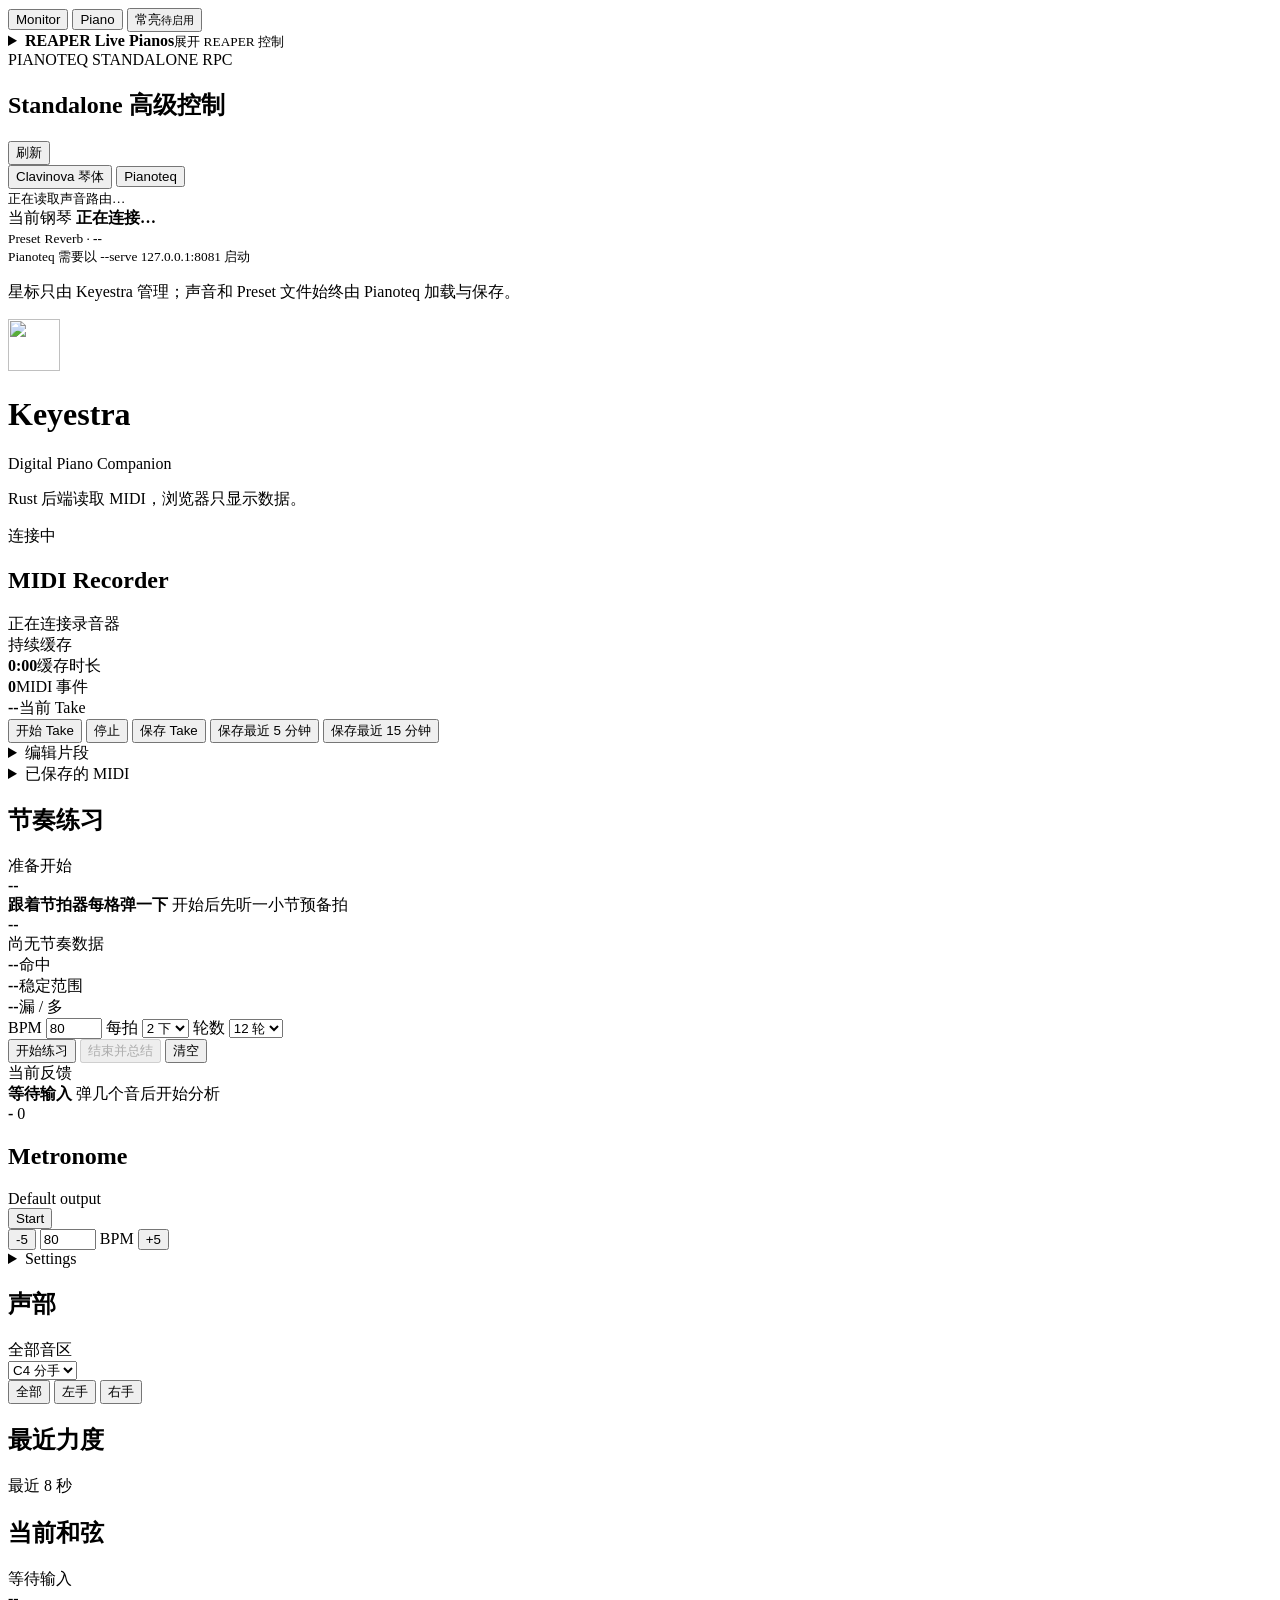
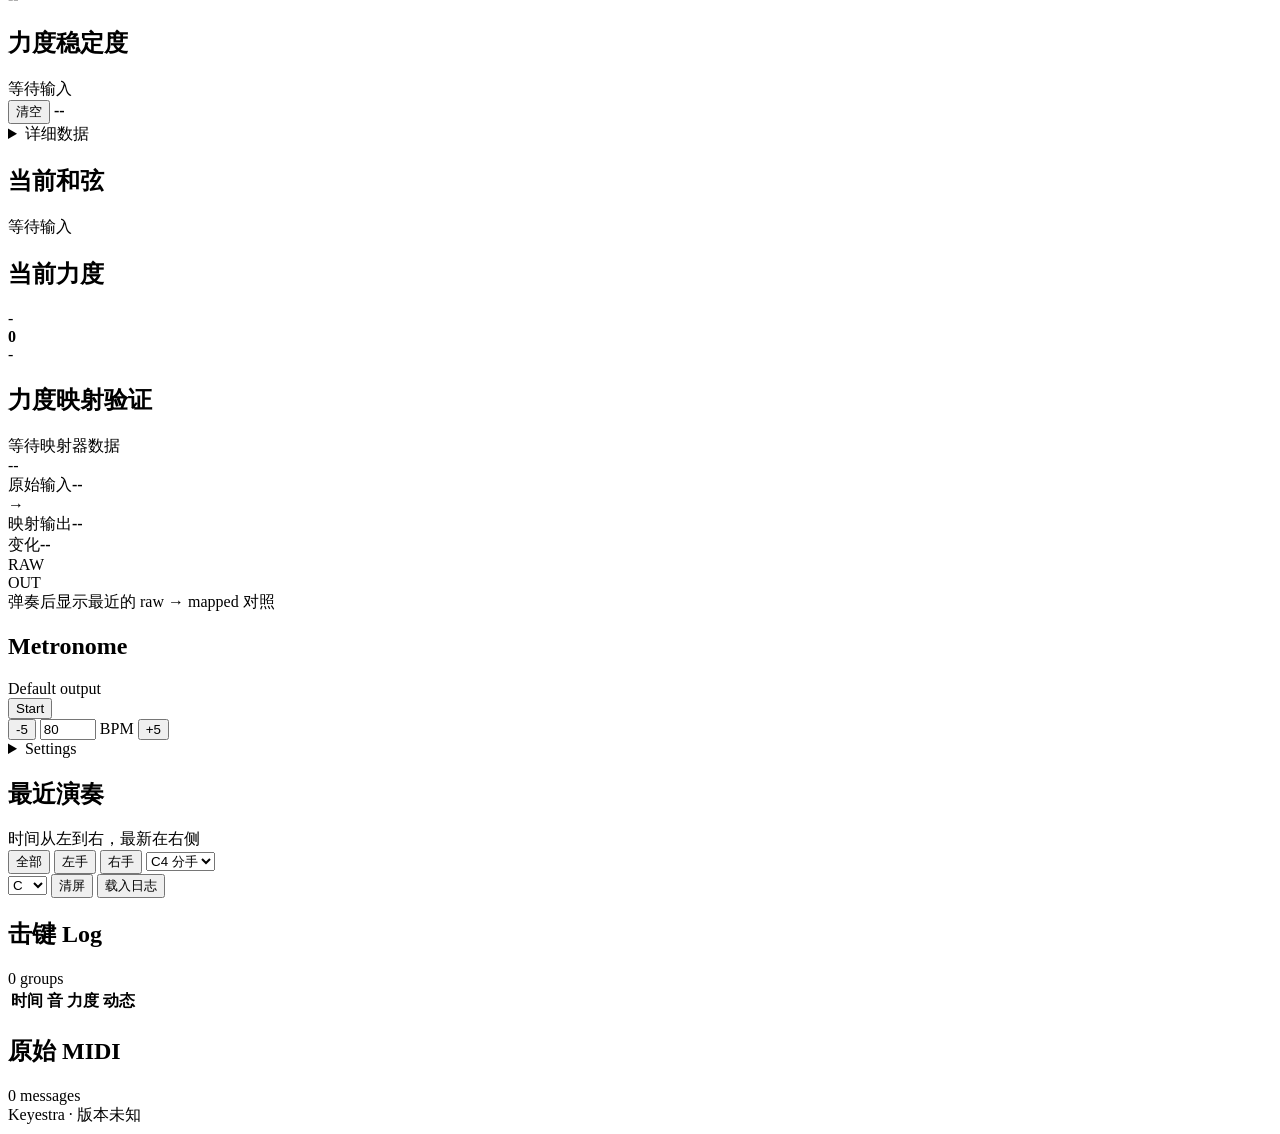
==== commit b0ff8142: "Refine MIDI routing and piano controls" ====
--- a/src/monitor_web/index.html
+++ b/src/monitor_web/index.html
@@ -22,7 +22,11 @@
       <button type="button" class="wake-lock-toggle" id="wakeLockToggle" aria-pressed="false"><span id="wakeLockLabel">常亮</span><small id="wakeLockStatus">待启用</small></button>
     </nav>
     <section class="pianoteq-view" aria-label="Piano Remote">
-      <section class="panel reaper-live-panel" aria-label="REAPER Live Pianos">
+      <details class="panel reaper-live-panel" aria-label="REAPER Live Pianos">
+        <summary class="reaper-live-summary">
+          <span><strong>REAPER Live Pianos</strong><small id="reaperCollapsedStatus">展开 REAPER 控制</small></span>
+        </summary>
+        <div class="reaper-live-body">
         <div class="pianoteq-heading">
           <div>
             <div class="pianoteq-eyebrow">REAPER LIVE PIANOS</div>
@@ -37,10 +41,10 @@
         </div>
         <section class="sound-source-switch live-sound-switch" aria-label="全局声音输出">
           <div role="group" aria-label="全局声音输出">
-            <button type="button" data-sound-mode="local">Clavinova 琴体</button>
-            <button type="button" data-sound-mode="vst">REAPER VST</button>
-          </div>
-          <small id="soundModeStatus">正在读取声音路由…</small>
+            <button type="button" data-reaper-sound-mode="local">Clavinova 琴体</button>
+            <button type="button" data-reaper-sound-mode="vst">REAPER VST</button>
+          </div>
+          <small id="reaperSoundModeStatus">正在读取声音路由…</small>
         </section>
         <div class="reaper-piano-grid" id="reaperPianoList"></div>
         <details class="cfx-calibration" id="cfxCalibration" hidden>
@@ -58,8 +62,11 @@
           </div>
           <div class="reaper-preset-grid" id="reaperPresetList" hidden></div>
           <div class="reaper-reverb-grid" id="reaperReverbList" hidden></div>
+          <div class="reaper-practice-dynamics">
+            <div><strong>练习触键</strong><small>由这台电脑保存；切换 Preset 后仍保持</small></div>
+            <label data-reaper-vst-control="dynamics"><span>Dynamics</span><input type="range" min="0" max="1" step="0.01" value="0.45"><output>45%</output></label>
+          </div>
           <div class="reaper-vst-controls">
-            <label data-reaper-vst-control="dynamics"><span>Dynamics</span><input type="range" min="0" max="1" step="0.01" value="0.40"><output>40%</output></label>
             <label data-reaper-vst-control="reverb_duration"><span>Reverb Duration</span><input type="range" min="0" max="1" step="0.01" value="0.30"><output>30%</output></label>
             <label data-reaper-vst-control="reverb_mix"><span>Reverb Mix</span><input type="range" min="0" max="1" step="0.01" value="0.50"><output>50%</output></label>
             <label data-reaper-vst-control="room_dimensions"><span>Room Dimensions</span><input type="range" min="0" max="1" step="0.01" value="0.33"><output>33%</output></label>
@@ -67,7 +74,8 @@
           <button type="button" class="reaper-vst-toggle active" id="reaperVstReverb" aria-pressed="true">Reverb On</button>
           <small class="reaper-vst-status" id="reaperVstStatus">选择 Preset 时读取一次插件当前值；移动滑杆后把绝对值发送给 Pianoteq VST。</small>
         </section>
-      </section>
+        </div>
+      </details>
       <section class="panel pianoteq-panel standalone-pianoteq-panel">
         <div class="pianoteq-heading">
           <div>
@@ -76,6 +84,13 @@
           </div>
           <button type="button" class="pianoteq-refresh" id="pianoteqRefresh">刷新</button>
         </div>
+        <section class="sound-source-switch standalone-sound-switch" aria-label="Standalone 钢琴声音来源">
+          <div role="group" aria-label="Standalone 声音来源">
+            <button type="button" data-standalone-sound-mode="local">Clavinova 琴体</button>
+            <button type="button" data-standalone-sound-mode="pianoteq">Pianoteq</button>
+          </div>
+          <small id="standaloneSoundModeStatus">正在读取声音路由…</small>
+        </section>
         <div class="pianoteq-current">
           <span id="pianoteqCurrentInstrument">当前钢琴</span>
           <strong id="pianoteqCurrent">正在连接…</strong>
@@ -440,6 +455,23 @@
         <div class="dynamic" id="lastMark">-</div>
       </section>
     </section>
+    <section class="panel velocity-validation" data-velocity-curve aria-label="Velocity mapper validation">
+      <div class="heading">
+        <div><h2>力度映射验证</h2><div class="summary" id="velocityMappingStatus">等待映射器数据</div></div>
+        <div class="velocity-mapping-note" id="velocityMappingNote">--</div>
+      </div>
+      <div class="velocity-mapping-latest">
+        <div class="velocity-mapping-value raw-value"><span>原始输入</span><strong id="velocityRawValue">--</strong></div>
+        <div class="velocity-mapping-arrow" aria-hidden="true">→</div>
+        <div class="velocity-mapping-value mapped-value"><span>映射输出</span><strong id="velocityMappedValue">--</strong></div>
+        <div class="velocity-mapping-delta"><span>变化</span><strong id="velocityMappingDelta">--</strong></div>
+      </div>
+      <div class="velocity-mapping-bars">
+        <div><span>RAW</span><div><i id="velocityRawBar"></i></div></div>
+        <div><span>OUT</span><div><i id="velocityMappedBar"></i></div></div>
+      </div>
+      <div class="velocity-mapping-history" id="velocityMappingHistory"><span>弹奏后显示最近的 raw → mapped 对照</span></div>
+    </section>
     <section class="panel metronome-panel desktop-metronome" aria-label="Metronome">
       <div class="heading">
         <div><h2>Metronome</h2><div class="summary" data-metronome-field="device">Default output</div></div>
